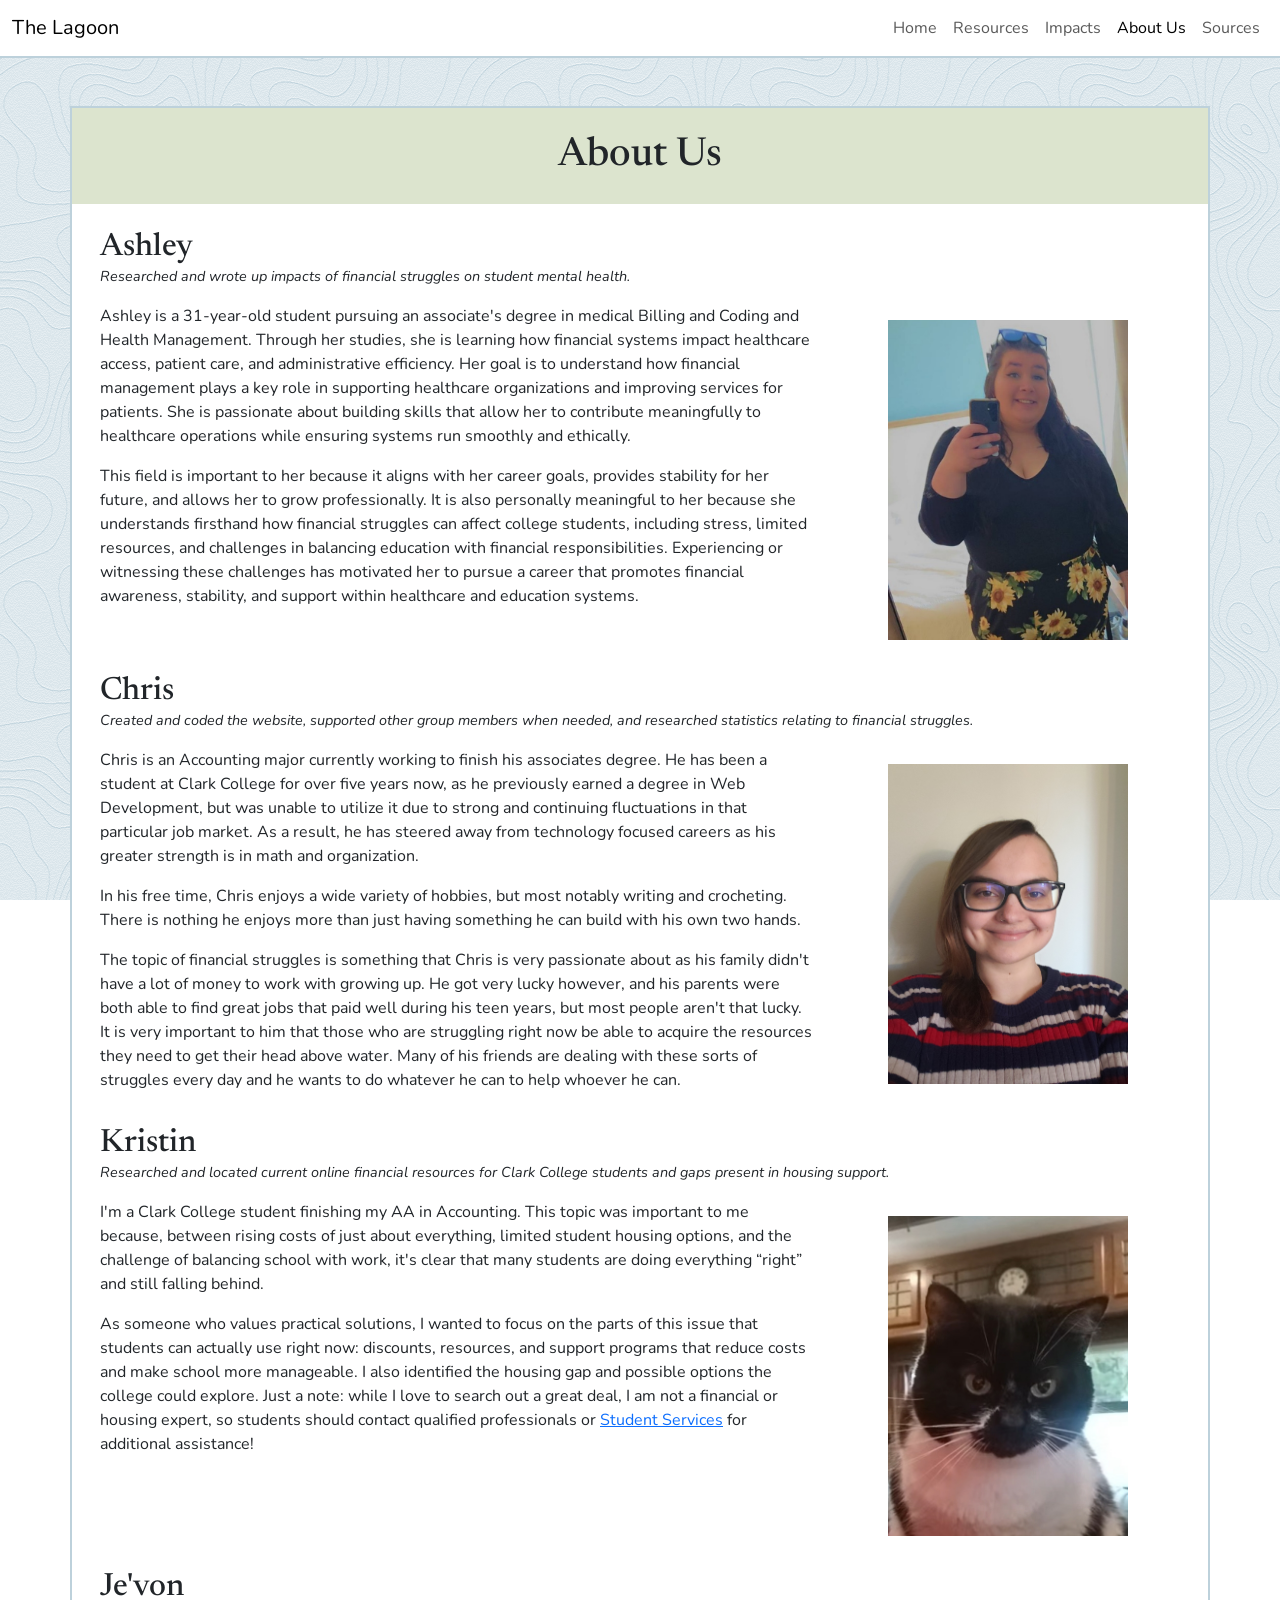
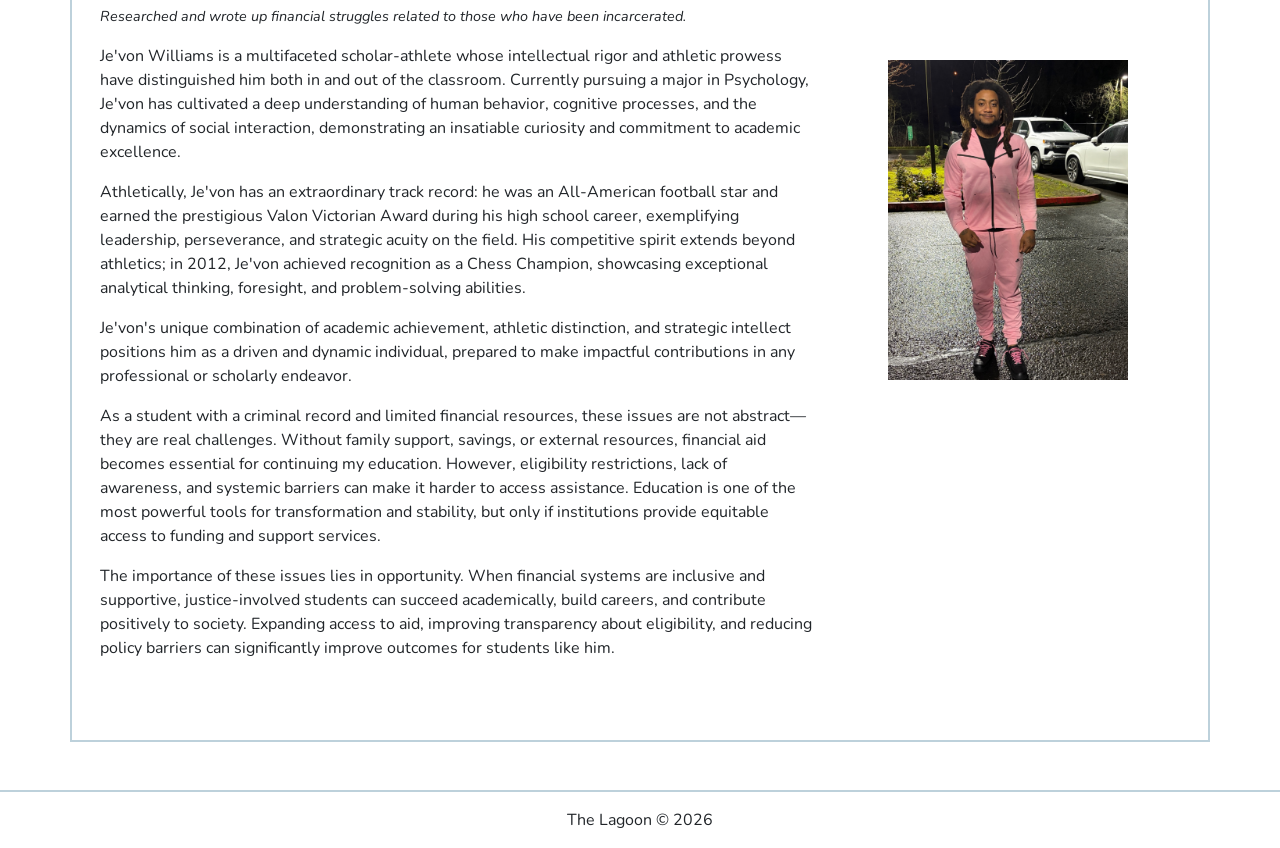
==== about.html @ 275d8a37 "Add files via upload" ====
<!DOCTYPE html>
<html lang="en">

<head>
    <meta charset="UTF-8">
    <meta name="viewport" content="width=device-width, initial-scale=1.0">
    <title>About</title>
    <link rel="stylesheet" href="./css/bootstrap.min.css">
    <link rel="stylesheet" href="./css/style.css">
</head>

<body>
    <nav class="navbar navbar-expand-lg">
        <div class="container-fluid">
            <a class="navbar-brand" href="./index.html">The Lagoon</a>
            <button class="navbar-toggler" type="button" data-bs-toggle="collapse" data-bs-target="#navbarNavAltMarkup"
                aria-controls="navbarNavAltMarkup" aria-expanded="false" aria-label="Toggle navigation">
                <span class="navbar-toggler-icon"></span>
            </button>
            <div class="collapse navbar-collapse justify-content-end" id="navbarNavAltMarkup">
                <div class="navbar-nav">
                    <a class="nav-link" href="./index.html">Home</a>
                    <a class="nav-link" href="./resources.html">Resources</a>
                    <a class="nav-link" href="./history.html">Impacts</a>
                    <a class="nav-link active" aria-current="page" href="#">About Us</a>
                    <a class="nav-link" href="./sources.html">Sources</a>
                </div>
            </div>
        </div>
    </nav>
    <div class="container bg-body my-1 my-sm-5 pb-5">
        <div class="row">
            <div class="col-12 text-center mb-4 p-4 bg-green">
                <h1 class="m-0">About Us</h1>
            </div>
        </div>
        <!-- ashley -->
        <div class="row mx-1">
            <div class="col-12">
                <h2 id="ashley-about" class="mb-0">Ashley</h2>
                <p class="subtitle">Researched and wrote up impacts of financial struggles on student mental health.</p>
            </div>
        </div>
        <div class="row mb-3 mx-1">
            <div class="col-12 col-lg-8">
                <p>
                    Ashley is a 31-year-old student pursuing an associate's degree in medical Billing and Coding and
                    Health Management. Through her studies, she is learning how financial systems impact healthcare
                    access, patient care, and administrative efficiency. Her goal is to understand how financial
                    management plays a key role in supporting healthcare organizations and improving services for
                    patients. She is passionate about building skills that allow her to contribute meaningfully to
                    healthcare
                    operations while ensuring systems run smoothly and ethically.
                </p>
                <p>
                    This field is important to her because
                    it aligns with her career goals, provides stability for her future, and allows her to grow
                    professionally. It is also personally meaningful to her because she understands firsthand how
                    financial struggles can affect college students, including stress, limited resources, and challenges
                    in balancing education with financial responsibilities. Experiencing or witnessing these challenges
                    has motivated her to pursue a career that promotes financial awareness, stability, and support
                    within healthcare and education systems.
                </p>
            </div>
            <div class="col-12 col-lg-4" id="ashley-bio"></div>
        </div>
        <!-- me -->
        <div class="row mx-1">
            <div class="col-12">
                <h2 id="chris-about" class="mb-0">Chris</h2>
                <p class="subtitle">Created and coded the website, supported other group members when needed, and
                    researched statistics relating to financial struggles.</p>
            </div>
        </div>
        <div class="row mb-3 mx-1">
            <div class="col-12 col-lg-8">
                <p>
                    Chris is an Accounting major currently working to finish his associates degree. He has been a
                    student at Clark College for over five years now, as he previously earned a degree in Web
                    Development, but was unable to utilize it due to strong and continuing fluctuations in that
                    particular job market. As a result, he has steered away from technology focused careers as his
                    greater strength is in math and organization.
                </p>
                <p>
                    In his free time, Chris enjoys a wide variety of hobbies, but most notably writing and crocheting.
                    There is nothing he enjoys more than just having something he can build with his own two hands.
                </p>
                <p>
                    The topic of financial struggles is something that Chris is very passionate about as his family
                    didn't have a lot of money to work with growing up. He got very lucky however, and his parents were
                    both able to find great jobs that paid well during his teen years, but most people aren't that
                    lucky. It is very important to him that those who are struggling right now be able to acquire the
                    resources
                    they need to get their head above water. Many of his friends are dealing with these sorts of
                    struggles every
                    day and he wants to do whatever he can to help whoever he can.
                </p>
            </div>
            <div class="col-12 col-lg-4" id="chris-bio"></div>
        </div>
        <!-- kristin -->
        <div class="row mx-1">
            <div class="col-12">
                <h2 id="kristin-about" class="mb-0">Kristin</h2>
                <p class="subtitle">Researched and located current online financial resources for Clark College
                    students and gaps present in housing support.</p>
            </div>
        </div>
        <div class="row mb-3 mx-1">
            <div class="col-12 col-lg-8">
                <p>
                    I'm a Clark College student finishing my AA in Accounting. This topic was important to me because,
                    between rising costs of just about everything, limited student housing options, and the challenge of
                    balancing school with work, it's clear that many students are doing everything “right” and still
                    falling behind.
                </p>
                <p>
                    As someone who values practical solutions, I wanted to focus on the parts of this
                    issue that students can actually use right now: discounts, resources, and support programs that
                    reduce costs and make school more manageable. I also identified the housing gap and possible options
                    the college could explore. Just a note: while I love to search out a great deal, I am not a
                    financial or housing expert, so students should contact qualified professionals or <a
                        href="https://www.clark.edu/campus-life/student-support/">Student Services</a> for additional
                    assistance!
                </p>
            </div>
            <div class="col-12 col-lg-4" id="kristin-bio"></div>
        </div>
        <!-- jevon -->
        <div class="row mx-1">
            <div class="col-12">
                <h2 id="jevon-about" class="mb-0">Je'von</h2>
                <p class="subtitle">Researched and wrote up financial struggles related to those who have been
                    incarcerated.</p>
            </div>
        </div>
        <div class="row mb-3 mx-1">
            <div class="col-12 col-lg-8">
                <p>
                    Je'von Williams is a multifaceted scholar-athlete whose intellectual rigor and athletic prowess have
                    distinguished him both in and out of the classroom. Currently pursuing a major in Psychology, Je'von
                    has cultivated a deep understanding of human behavior, cognitive processes, and the dynamics of
                    social interaction, demonstrating an insatiable curiosity and commitment to academic excellence.
                </p>
                <p>
                    Athletically, Je'von has an extraordinary track record: he was an All-American football star and
                    earned the prestigious Valon Victorian Award during his high school career, exemplifying leadership,
                    perseverance, and strategic acuity on the field. His competitive spirit extends beyond athletics; in
                    2012, Je'von achieved recognition as a Chess Champion, showcasing exceptional analytical thinking,
                    foresight, and problem-solving abilities.
                </p>
                <p>
                    Je'von's unique combination of academic achievement, athletic distinction, and strategic intellect
                    positions him as a driven and dynamic individual, prepared to make impactful contributions in any
                    professional or scholarly endeavor.
                </p>
                <p>
                    As a student with a criminal record and limited financial resources, these issues are not
                    abstract—they are real challenges. Without family support, savings, or external resources, financial
                    aid becomes essential for continuing my education. However, eligibility restrictions, lack of
                    awareness, and systemic barriers can make it harder to access assistance. Education is one of the
                    most powerful tools for transformation and stability, but only if institutions provide equitable
                    access to funding and support services.
                </p>
                <p>
                    The importance of these issues lies in opportunity. When financial systems are inclusive and
                    supportive, justice-involved students can succeed academically, build careers, and contribute
                    positively to society. Expanding access to aid, improving transparency about eligibility, and
                    reducing policy barriers can significantly improve outcomes for students like him.
                </p>
            </div>
            <div class="col-12 col-lg-4" id="jevon-bio"></div>
        </div>
    </div>
    <div class="footer text-center">The Lagoon &copy; 2026</div>
    <script src="./js/bootstrap.min.js"></script>
</body>

</html>
---- css/style.css ----
/* font import */
@import url('https://fonts.googleapis.com/css2?family=Newsreader:ital,opsz,wght@0,6..72,200..800;1,6..72,200..800&family=Nunito:ital,wght@0,200..1000;1,200..1000&display=swap');

/* colors */
:root {
    --green: #dce4ce;
    --blue: #bdd1db;
    --ltblue: #dee8ed;
}

.btn {
    --bs-btn-color: #000000;
    --bs-btn-bg: #bdd1db;
    --bs-btn-border-color: #bdd1db;
    --bs-btn-hover-color: #121c21;
    --bs-btn-hover-bg: #adc5d2;
    --bs-btn-hover-border-color: #adc5d2;
}

body {
    font-family: "Nunito", Verdana, Geneva, Tahoma, sans-serif;
    background: #ffffff;
    background-image: url('../img/cartographer.png');
    background-repeat: repeat;
    background-attachment: fixed;
}

nav {
    border-bottom: 2px solid var(--blue);
    background-color: #fff;
}

.container {
    border: 2px solid var(--blue);
}

h1,
h2,
h3,
h4,
h5 {
    font-family: "Newsreader", Georgia, 'Times New Roman', Times, serif;
}

#mission,
.bg-green {
    background: var(--green);
}

#ashley-bio,
#chris-bio,
#kristin-bio,
#jevon-bio {
    height: 320px;
    width: 240px;
    margin: 1em auto;
    background-size: cover;
    background-image: url('../img/annie-spratt-QckxruozjRg-unsplash.jpg');
}

#ashley-bio {
    background-image: url('../img/ashley.png');
}

#chris-bio {
    background-image: url('../img/chris.jpg');
}

#kristin-bio {
    background-image: url('../img/kristin.jpg');
}

#jevon-bio {
    background-image: url('../img/jevon.png');
}

.about {
    width: 10em;
}

.footer {
    background: #fff;
    border-top: 2px solid var(--blue);
    padding: 1em;
}

.bottom-crop {
    margin-bottom: -0.25em;
}

.subtitle {
    font-size: 0.9em;
    font-style: italic;
}

@media (max-width: 575px) {
    .container {
        border-width: 2px 0;
    }
}
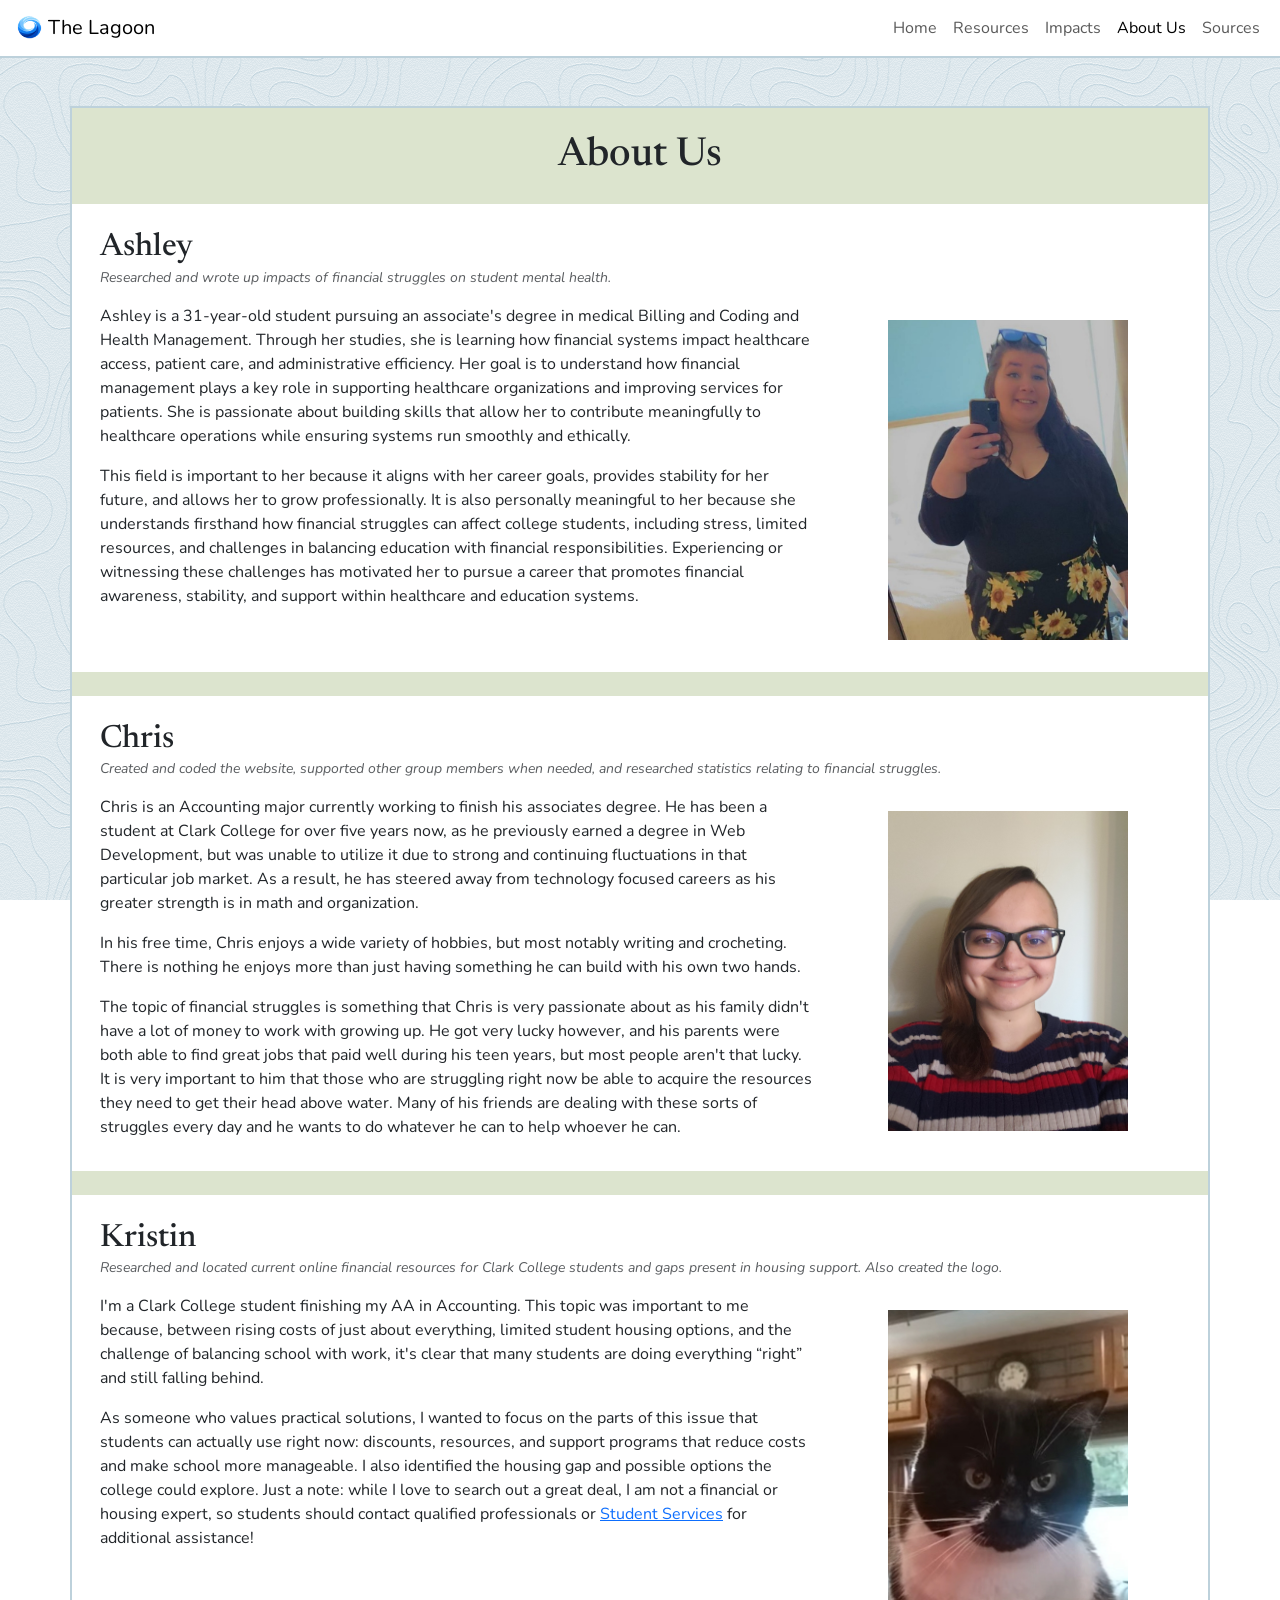
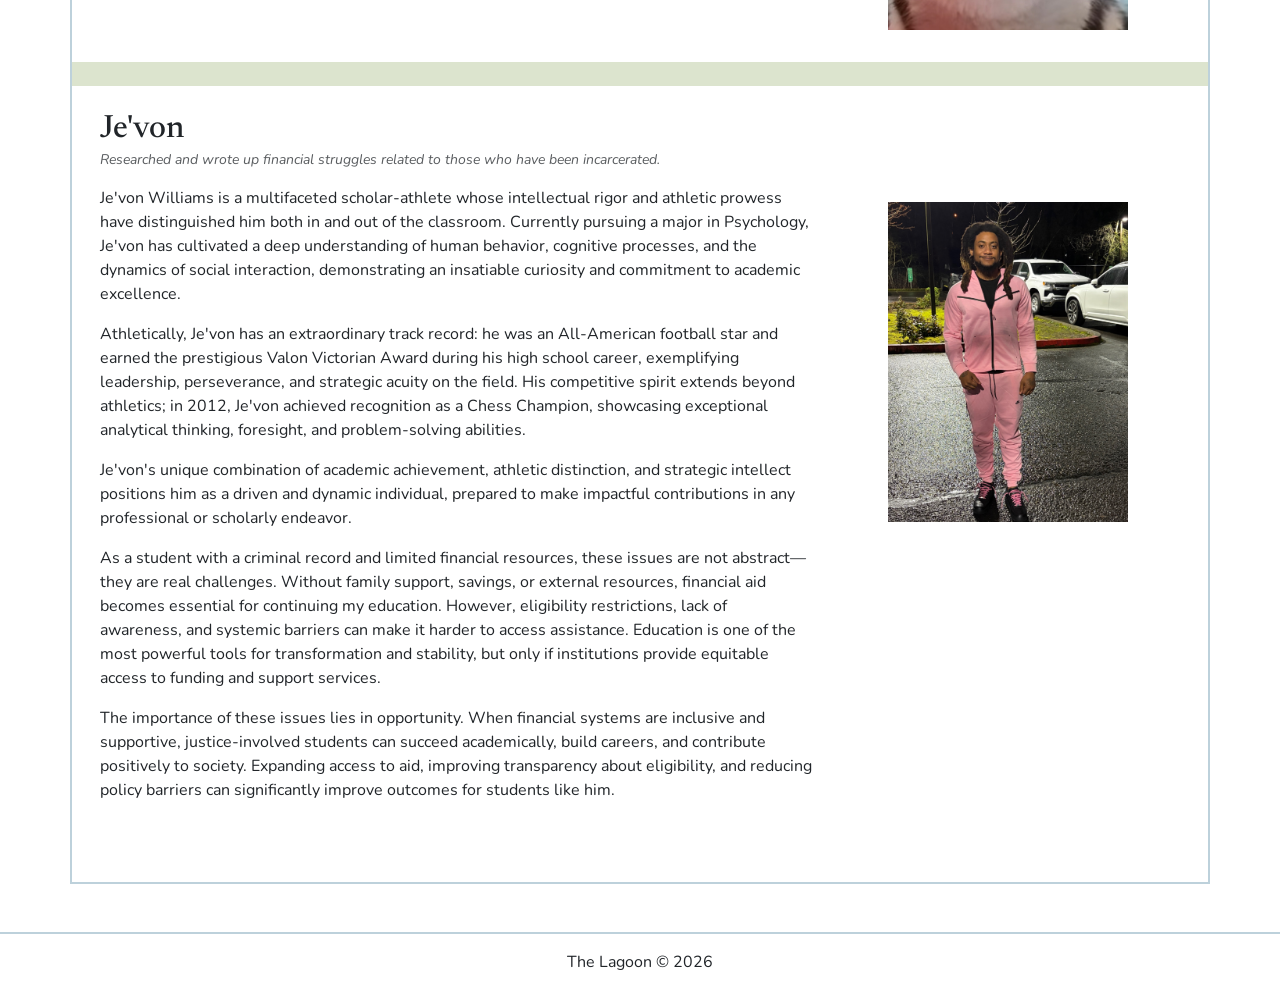
==== commit 2ad4df5b: "Add files via upload" ====
--- a/about.html
+++ b/about.html
@@ -4,7 +4,8 @@
 <head>
     <meta charset="UTF-8">
     <meta name="viewport" content="width=device-width, initial-scale=1.0">
-    <title>About</title>
+    <title>About Us</title>
+    <link rel="shortcut icon" href="./img/logo.png" type="image/x-icon">
     <link rel="stylesheet" href="./css/bootstrap.min.css">
     <link rel="stylesheet" href="./css/style.css">
 </head>
@@ -12,7 +13,10 @@
 <body>
     <nav class="navbar navbar-expand-lg">
         <div class="container-fluid">
-            <a class="navbar-brand" href="./index.html">The Lagoon</a>
+            <a class="navbar-brand" href="./index.html">
+                <img src="./img/logo.png" alt="lagoon logo" class="ps-1 pb-1" height="28">
+                The Lagoon
+            </a>
             <button class="navbar-toggler" type="button" data-bs-toggle="collapse" data-bs-target="#navbarNavAltMarkup"
                 aria-controls="navbarNavAltMarkup" aria-expanded="false" aria-label="Toggle navigation">
                 <span class="navbar-toggler-icon"></span>
@@ -38,7 +42,8 @@
         <div class="row mx-1">
             <div class="col-12">
                 <h2 id="ashley-about" class="mb-0">Ashley</h2>
-                <p class="subtitle">Researched and wrote up impacts of financial struggles on student mental health.</p>
+                <p class="text-muted small fst-italic">Researched and wrote up impacts of financial struggles on student
+                    mental health.</p>
             </div>
         </div>
         <div class="row mb-3 mx-1">
@@ -64,11 +69,17 @@
             </div>
             <div class="col-12 col-lg-4" id="ashley-bio"></div>
         </div>
+
+        <div class="row">
+            <div class="bg-green mb-4">&nbsp;</div>
+        </div>
+
         <!-- me -->
         <div class="row mx-1">
             <div class="col-12">
                 <h2 id="chris-about" class="mb-0">Chris</h2>
-                <p class="subtitle">Created and coded the website, supported other group members when needed, and
+                <p class="text-muted small fst-italic">Created and coded the website, supported other group members when
+                    needed, and
                     researched statistics relating to financial struggles.</p>
             </div>
         </div>
@@ -98,12 +109,18 @@
             </div>
             <div class="col-12 col-lg-4" id="chris-bio"></div>
         </div>
+
+        <div class="row">
+            <div class="bg-green mb-4">&nbsp;</div>
+        </div>
+
         <!-- kristin -->
         <div class="row mx-1">
             <div class="col-12">
                 <h2 id="kristin-about" class="mb-0">Kristin</h2>
-                <p class="subtitle">Researched and located current online financial resources for Clark College
-                    students and gaps present in housing support.</p>
+                <p class="text-muted small fst-italic">Researched and located current online financial resources for
+                    Clark College
+                    students and gaps present in housing support. Also created the logo.</p>
             </div>
         </div>
         <div class="row mb-3 mx-1">
@@ -126,11 +143,17 @@
             </div>
             <div class="col-12 col-lg-4" id="kristin-bio"></div>
         </div>
-        <!-- jevon -->
+
+        <div class="row">
+            <div class="bg-green mb-4">&nbsp;</div>
+        </div>
+
+        <!-- je'von -->
         <div class="row mx-1">
             <div class="col-12">
                 <h2 id="jevon-about" class="mb-0">Je'von</h2>
-                <p class="subtitle">Researched and wrote up financial struggles related to those who have been
+                <p class="text-muted small fst-italic">Researched and wrote up financial struggles related to those who
+                    have been
                     incarcerated.</p>
             </div>
         </div>
--- a/css/style.css
+++ b/css/style.css
@@ -88,11 +88,6 @@
     margin-bottom: -0.25em;
 }
 
-.subtitle {
-    font-size: 0.9em;
-    font-style: italic;
-}
-
 @media (max-width: 575px) {
     .container {
         border-width: 2px 0;
